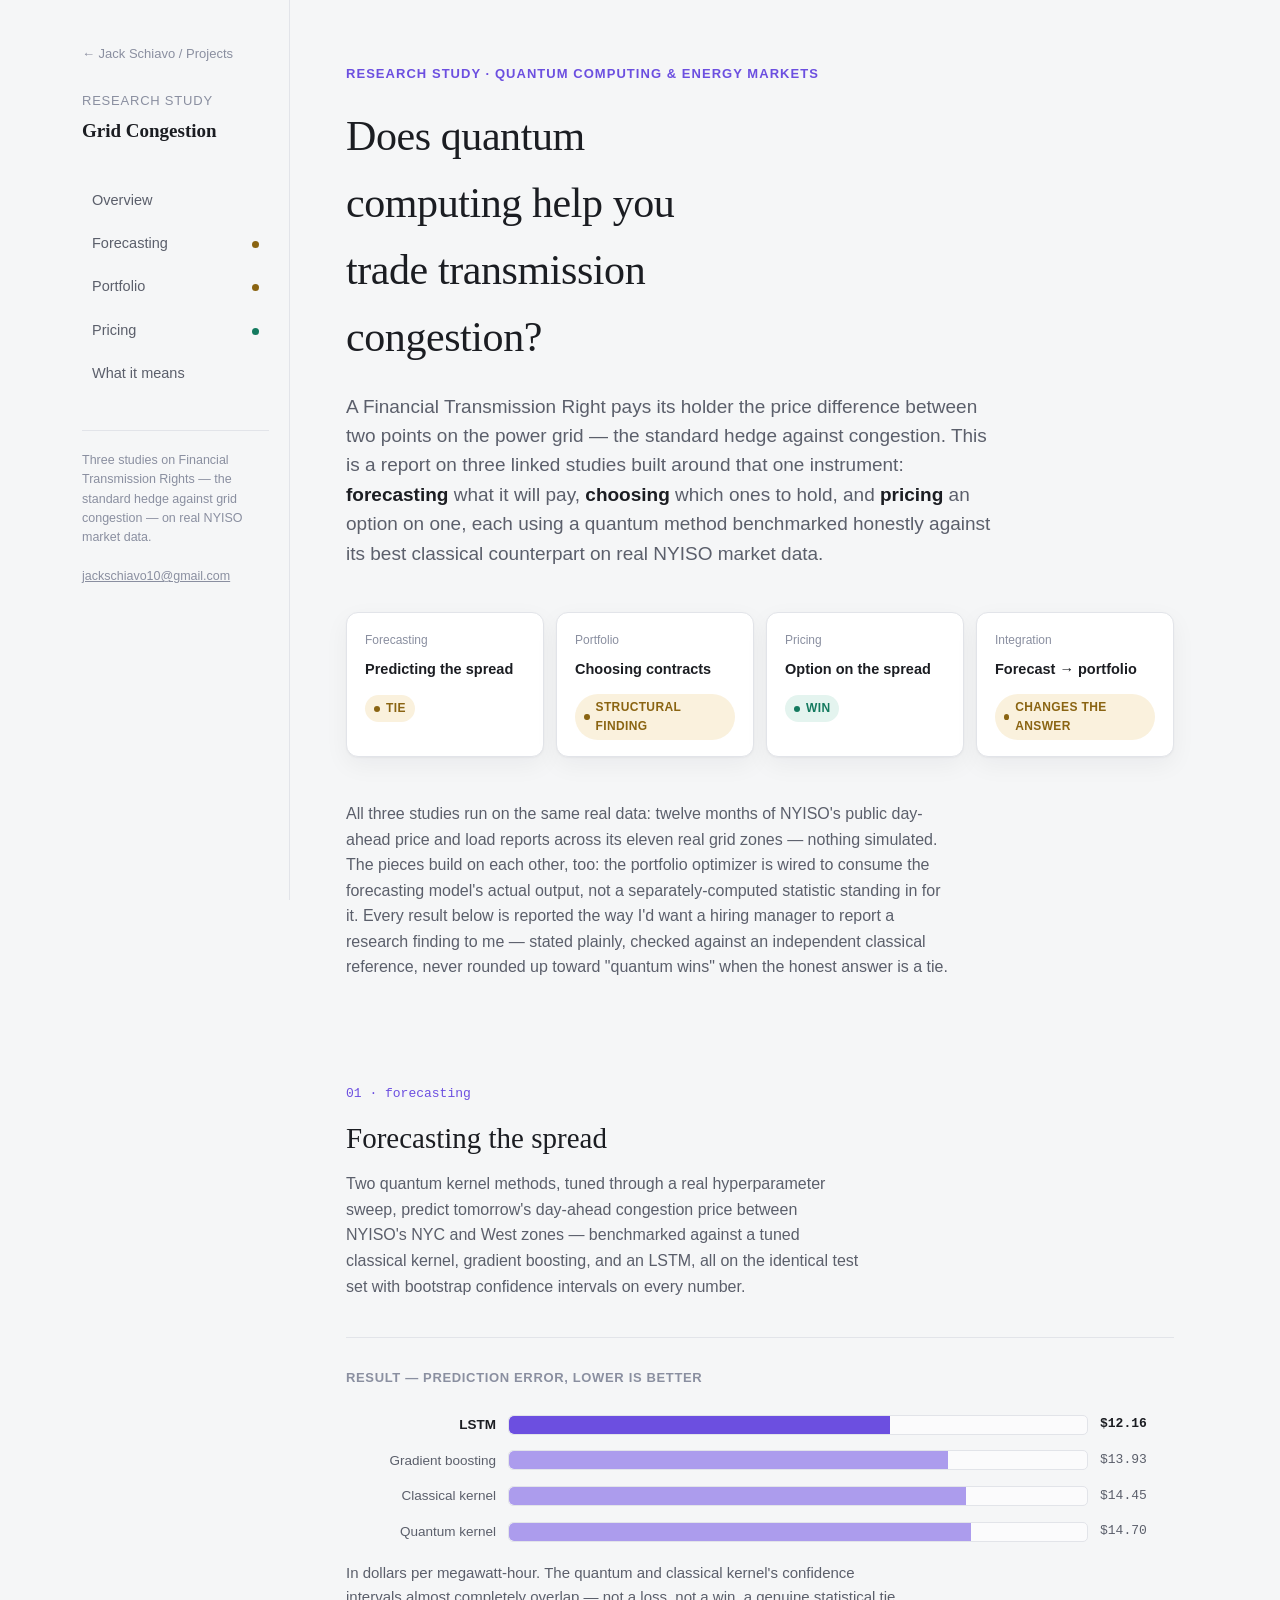
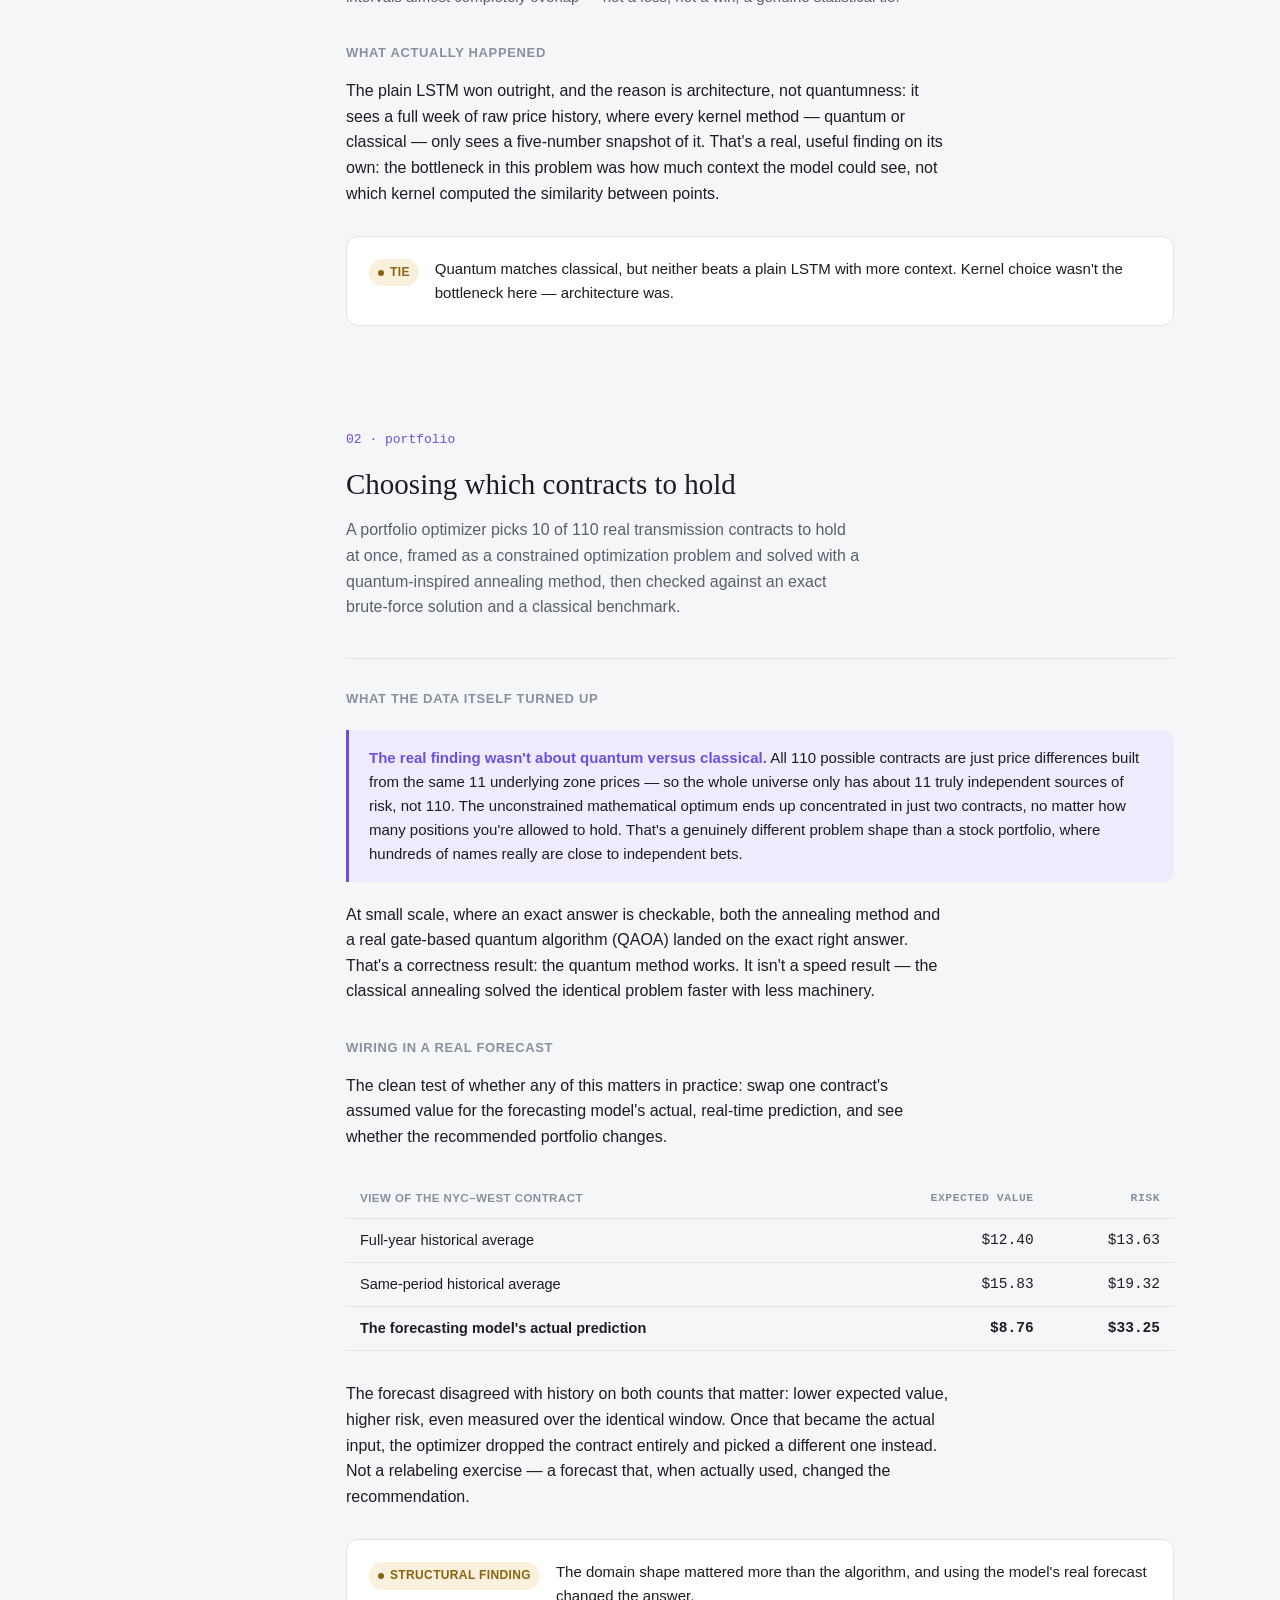
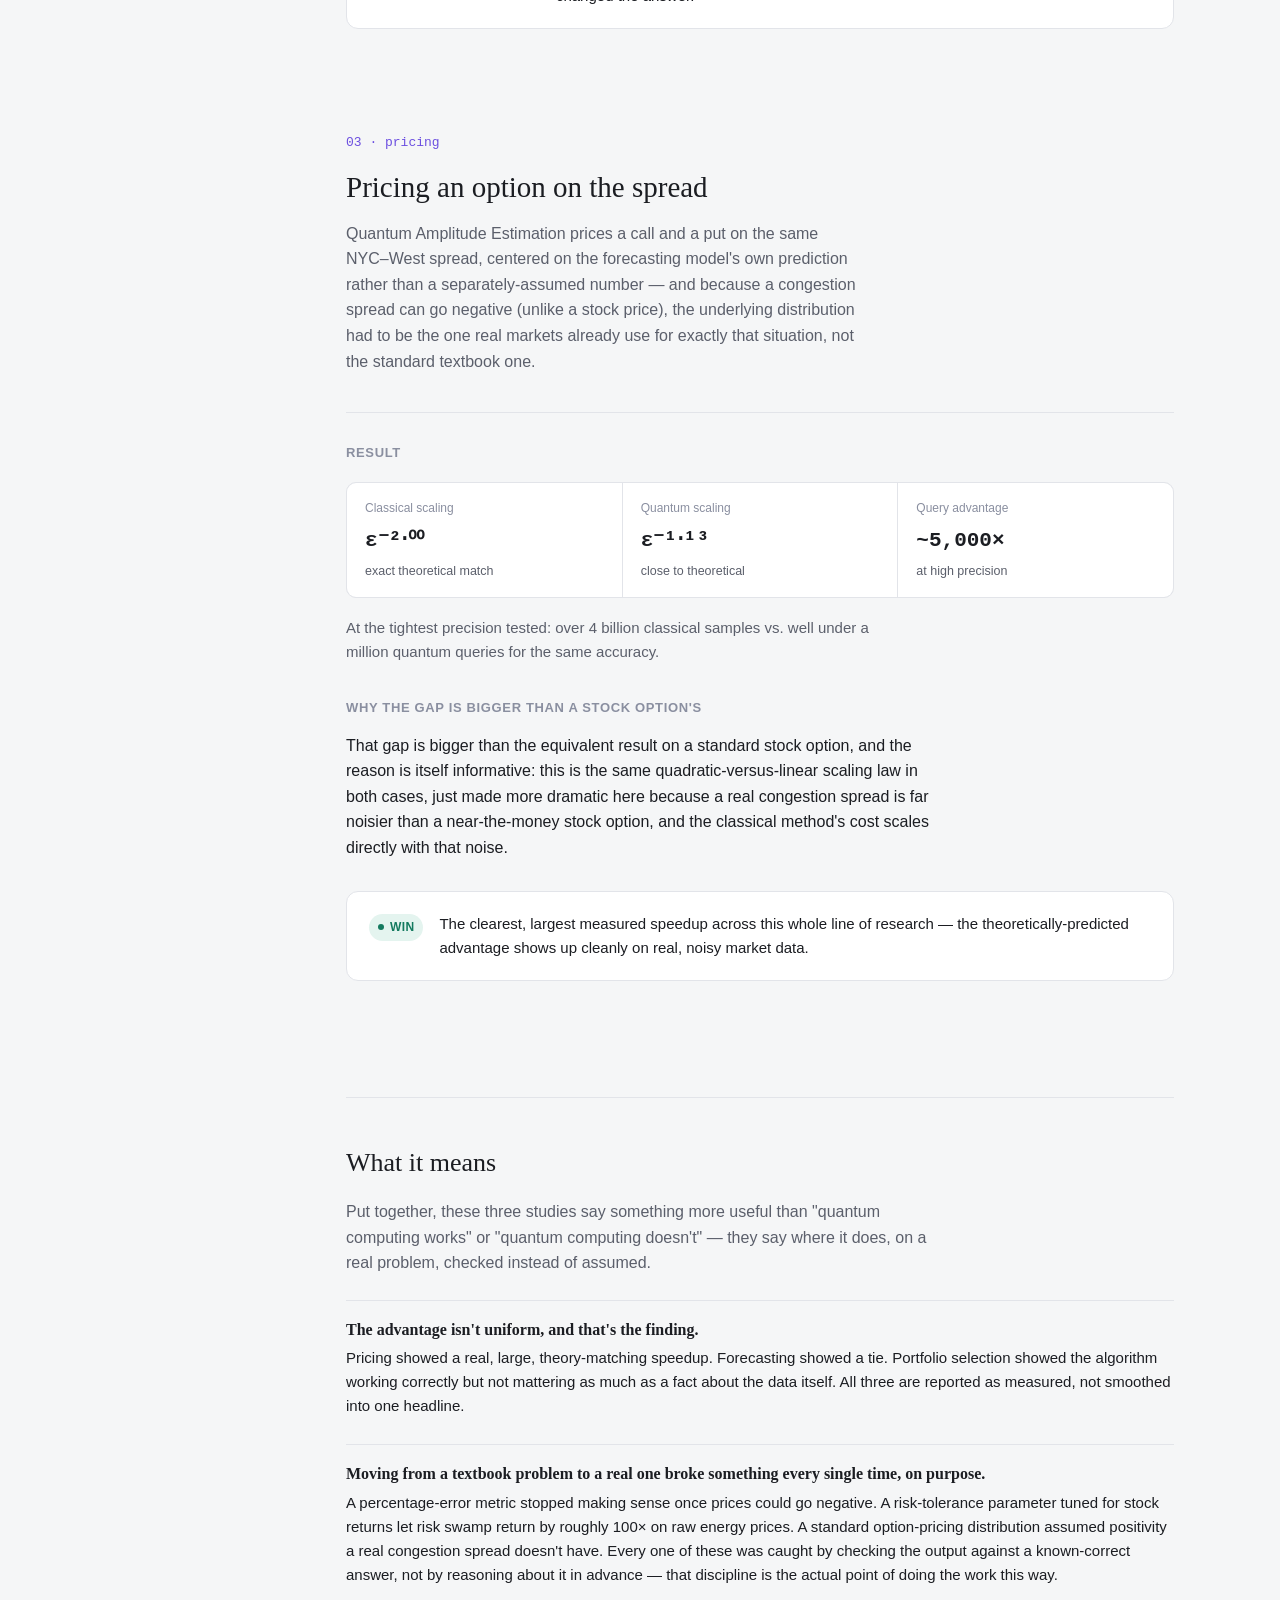
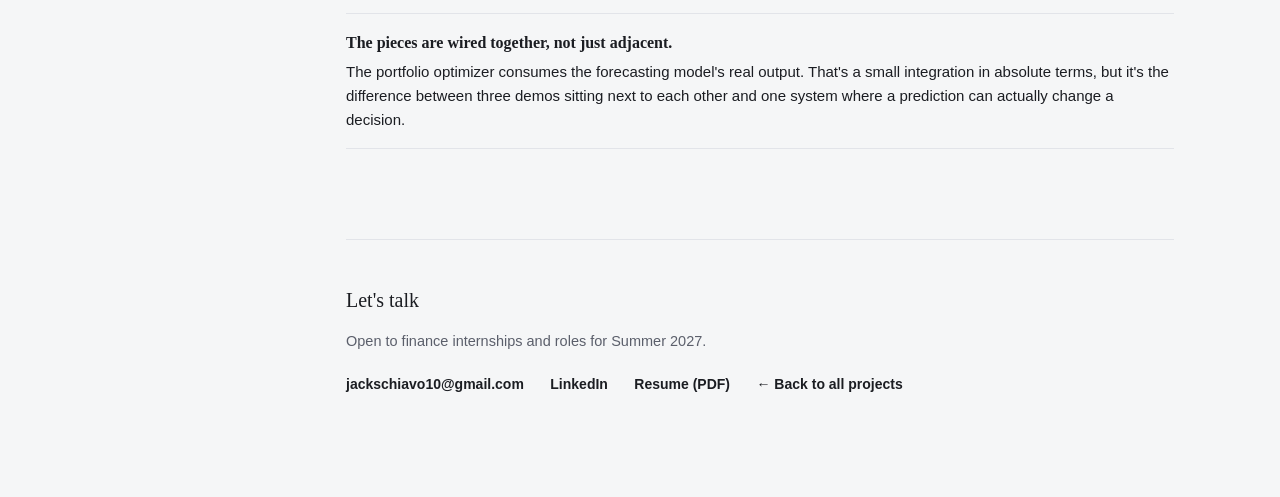
==== ftr-quantum-research.html @ 51496b90 "Add FTR quantum research study: card + standalone page Three linked studies on Financial Transmissio" ====
<!DOCTYPE html>
<html lang="en">
<head>
<meta charset="UTF-8">
<meta name="viewport" content="width=device-width, initial-scale=1">
<title>Forecasting, Hedging &amp; Pricing Grid Congestion — Jack Schiavo</title>
<meta name="description" content="Three linked quantum-computing studies on Financial Transmission Rights: forecasting real NYISO congestion prices, choosing which contracts to hold, and pricing an option on the spread.">
<style>
  :root {
    --bg: #F5F6F7;
    --surface: #FFFFFF;
    --surface-2: #FBFBFC;
    --ink: #1B1D22;
    --muted: #5B5F6B;
    --faint: #8A8FA0;
    --border: #E2E4E9;
    --accent: #6C4FE0;
    --accent-soft: #EFEBFC;
    --win: #147A5F;
    --win-soft: #E4F4EF;
    --tie: #8A6412;
    --tie-soft: #FAF1DD;
    --loss: #A8451F;
    --loss-soft: #FBEAE1;
    --shadow: 0 1px 2px rgba(20, 20, 30, 0.04), 0 8px 24px rgba(20, 20, 30, 0.05);
  }

  @media (prefers-color-scheme: dark) {
    :root:not([data-theme="light"]) {
      --bg: #101218;
      --surface: #171A22;
      --surface-2: #1C1F29;
      --ink: #ECEDF2;
      --muted: #A0A5B5;
      --faint: #6D7280;
      --border: #2A2E3A;
      --accent: #A793F5;
      --accent-soft: #241F3A;
      --win: #4FCBA3;
      --win-soft: #16281F;
      --tie: #E3C066;
      --tie-soft: #2B2313;
      --loss: #E8916A;
      --loss-soft: #2C1A12;
      --shadow: 0 1px 2px rgba(0, 0, 0, 0.3), 0 12px 32px rgba(0, 0, 0, 0.35);
    }
  }

  :root[data-theme="dark"] {
    --bg: #101218;
    --surface: #171A22;
    --surface-2: #1C1F29;
    --ink: #ECEDF2;
    --muted: #A0A5B5;
    --faint: #6D7280;
    --border: #2A2E3A;
    --accent: #A793F5;
    --accent-soft: #241F3A;
    --win: #4FCBA3;
    --win-soft: #16281F;
    --tie: #E3C066;
    --tie-soft: #2B2313;
    --loss: #E8916A;
    --loss-soft: #2C1A12;
    --shadow: 0 1px 2px rgba(0, 0, 0, 0.3), 0 12px 32px rgba(0, 0, 0, 0.35);
  }

  * { box-sizing: border-box; }

  body {
    background: var(--bg);
    color: var(--ink);
    font-family: -apple-system, BlinkMacSystemFont, "Segoe UI", Roboto, "Helvetica Neue", Arial, sans-serif;
    font-size: 16px;
    line-height: 1.6;
    -webkit-font-smoothing: antialiased;
    margin: 0;
  }

  .serif { font-family: "Iowan Old Style", "Palatino Linotype", "Book Antiqua", Palatino, Georgia, serif; }
  .mono { font-family: "SF Mono", "SFMono-Regular", Menlo, Consolas, "Roboto Mono", monospace; font-variant-numeric: tabular-nums; }

  h1, h2, h3 { text-wrap: balance; margin: 0; }
  a { color: var(--accent); }

  .shell { display: grid; grid-template-columns: 240px minmax(0, 1fr); gap: 0; max-width: 1180px; margin: 0 auto; }

  .rail {
    position: sticky; top: 0; align-self: start; height: 100vh; overflow-y: auto;
    padding: 40px 20px 40px 32px; border-right: 1px solid var(--border);
  }
  .rail-back { display: inline-block; font-size: 13px; color: var(--faint); text-decoration: none; margin-bottom: 26px; }
  .rail-back:hover { color: var(--accent); }
  .rail-brand { font-size: 13px; letter-spacing: 0.06em; text-transform: uppercase; color: var(--faint); margin-bottom: 4px; }
  .rail-title { font-size: 19px; font-weight: 600; margin-bottom: 34px; }
  .rail nav { display: flex; flex-direction: column; gap: 2px; }
  .rail a.leg {
    display: flex; align-items: baseline; gap: 10px; padding: 9px 10px; border-radius: 7px;
    text-decoration: none; color: var(--muted); font-size: 14.5px;
  }
  .rail a.leg:hover { background: var(--surface-2); color: var(--ink); }
  .rail .verdict-dot { width: 7px; height: 7px; border-radius: 50%; margin-left: auto; flex: none; }
  .rail-foot {
    margin-top: 36px; padding-top: 20px; border-top: 1px solid var(--border);
    font-size: 12.5px; color: var(--faint); line-height: 1.55;
  }
  .rail-foot a { color: var(--faint); }
  .rail-foot a:hover { color: var(--accent); }

  main { padding: 64px 56px 100px; min-width: 0; }

  .kicker { font-size: 13px; font-weight: 600; letter-spacing: 0.08em; text-transform: uppercase; color: var(--accent); margin-bottom: 18px; }
  .hero h1 { font-size: 42px; font-weight: 500; letter-spacing: -0.01em; max-width: 16ch; }
  .hero .dek { margin-top: 20px; font-size: 19px; color: var(--muted); max-width: 62ch; line-height: 1.55; }
  .hero .dek b { color: var(--ink); font-weight: 600; }

  .scoreboard { display: grid; grid-template-columns: repeat(4, 1fr); gap: 12px; margin-top: 44px; }
  .score-card { background: var(--surface); border: 1px solid var(--border); border-radius: 12px; padding: 18px 18px 16px; box-shadow: var(--shadow); }
  .score-card .leg-tag { font-size: 12px; color: var(--faint); margin-bottom: 8px; }
  .score-card .leg-name { font-size: 14.5px; font-weight: 600; margin-bottom: 12px; }

  .pill {
    display: inline-flex; align-items: center; gap: 6px; font-size: 12px; font-weight: 700;
    letter-spacing: 0.03em; text-transform: uppercase; padding: 4px 9px; border-radius: 999px;
  }
  .pill.win { background: var(--win-soft); color: var(--win); }
  .pill.tie { background: var(--tie-soft); color: var(--tie); }
  .pill.loss { background: var(--loss-soft); color: var(--loss); }
  .pill::before { content: ""; width: 6px; height: 6px; border-radius: 50%; background: currentColor; }

  section.leg { margin-top: 104px; scroll-margin-top: 32px; }
  .leg-head { display: flex; align-items: flex-start; justify-content: space-between; gap: 24px; padding-bottom: 22px; border-bottom: 1px solid var(--border); }
  .leg-head .eyebrow { font-family: "SF Mono", Menlo, Consolas, monospace; font-size: 13px; color: var(--accent); margin-bottom: 10px; }
  .leg-head h2 { font-size: 29px; font-weight: 500; }
  .leg-head .lede { margin-top: 10px; color: var(--muted); max-width: 58ch; font-size: 16px; }

  .leg-body { margin-top: 30px; }
  .leg-body h3 { font-size: 13px; font-weight: 700; letter-spacing: 0.05em; text-transform: uppercase; color: var(--faint); margin: 34px 0 14px; }
  .leg-body h3:first-child { margin-top: 0; }
  .leg-body p { max-width: 68ch; margin: 12px 0; }
  .leg-body p.note { color: var(--muted); font-size: 15px; }

  .barchart { margin: 18px 0 8px; }
  .bar-row { display: grid; grid-template-columns: 150px 1fr 74px; align-items: center; gap: 12px; padding: 7px 0; }
  .bar-row .name { font-size: 13.5px; color: var(--muted); text-align: right; }
  .bar-row.highlight .name { color: var(--ink); font-weight: 600; }
  .bar-track { background: var(--surface-2); border-radius: 5px; height: 20px; overflow: hidden; border: 1px solid var(--border); }
  .bar-fill { height: 100%; background: var(--accent); border-radius: 5px 0 0 5px; opacity: 0.55; }
  .bar-row.highlight .bar-fill { opacity: 1; }
  .bar-row .val { font-family: "SF Mono", Menlo, Consolas, monospace; font-size: 13px; color: var(--muted); }
  .bar-row.highlight .val { color: var(--ink); font-weight: 600; }

  table.report { width: 100%; border-collapse: collapse; margin: 18px 0; font-size: 14.5px; }
  table.report th, table.report td { text-align: left; padding: 10px 14px; border-bottom: 1px solid var(--border); }
  table.report th { font-size: 11.5px; letter-spacing: 0.04em; text-transform: uppercase; color: var(--faint); font-weight: 600; }
  table.report td.num, table.report th.num { font-family: "SF Mono", Menlo, Consolas, monospace; text-align: right; font-variant-numeric: tabular-nums; }
  table.report tr.emph td { font-weight: 600; }
  .table-wrap { overflow-x: auto; }

  .callout { background: var(--accent-soft); border-left: 3px solid var(--accent); border-radius: 0 10px 10px 0; padding: 16px 20px; margin: 20px 0; font-size: 15px; }
  .callout .k { font-weight: 700; color: var(--accent); }

  .verdict-box {
    margin-top: 30px; padding: 20px 22px; border-radius: 12px; border: 1px solid var(--border);
    background: var(--surface); display: flex; gap: 16px; align-items: flex-start;
  }
  .verdict-box .pill { flex: none; margin-top: 2px; }
  .verdict-box p { margin: 0; font-size: 15px; color: var(--ink); }

  .stats { display: grid; grid-template-columns: repeat(auto-fit, minmax(150px, 1fr)); gap: 1px; background: var(--border); border: 1px solid var(--border); border-radius: 10px; overflow: hidden; margin: 18px 0; }
  .stat { background: var(--surface); padding: 16px 18px; }
  .stat .label { font-size: 12px; color: var(--faint); margin-bottom: 6px; }
  .stat .value { font-family: "SF Mono", Menlo, Consolas, monospace; font-size: 21px; font-weight: 600; }
  .stat .sub { font-size: 12.5px; color: var(--muted); margin-top: 3px; }

  .closing { margin-top: 116px; padding-top: 44px; border-top: 1px solid var(--border); }
  .closing h2 { font-size: 26px; font-weight: 500; margin-bottom: 16px; }
  .closing p { max-width: 68ch; color: var(--muted); }
  .theme-list { margin-top: 24px; display: grid; gap: 10px; list-style: none; padding: 0; }
  .theme-list li { padding: 16px 0; border-top: 1px solid var(--border); font-size: 15px; color: var(--ink); }
  .theme-list li:last-child { border-bottom: 1px solid var(--border); }
  .theme-list li b { display: block; margin-bottom: 4px; font-family: "Iowan Old Style", Georgia, serif; font-size: 16px; }

  footer.page-foot { margin-top: 90px; padding-top: 24px; border-top: 1px solid var(--border); }
  footer.page-foot .foot-title { font-family: "Iowan Old Style", "Palatino Linotype", Georgia, serif; font-size: 20px; margin-bottom: 6px; }
  footer.page-foot .foot-sub { color: var(--muted); font-size: 14.5px; margin-bottom: 18px; }
  footer.page-foot .foot-links a { text-decoration: none; margin-right: 22px; font-size: 14px; font-weight: 600; color: var(--ink); }
  footer.page-foot .foot-links a:hover { color: var(--accent); }

  @media (max-width: 880px) {
    .shell { grid-template-columns: 1fr; }
    .rail { position: static; height: auto; border-right: none; border-bottom: 1px solid var(--border); padding: 28px 24px; }
    main { padding: 44px 24px 80px; }
    .scoreboard { grid-template-columns: 1fr 1fr; }
    .hero h1 { font-size: 32px; }
    .bar-row { grid-template-columns: 96px 1fr 60px; }
  }
</style>
</head>
<body>

<div class="shell">
  <aside class="rail">
    <a class="rail-back" href="index.html">&larr; Jack Schiavo / Projects</a>
    <div class="rail-brand">Research study</div>
    <div class="rail-title serif">Grid Congestion</div>
    <nav>
      <a class="leg" href="#overview">Overview</a>
      <a class="leg" href="#forecasting">Forecasting <span class="verdict-dot" style="background:var(--tie)"></span></a>
      <a class="leg" href="#portfolio">Portfolio <span class="verdict-dot" style="background:var(--tie)"></span></a>
      <a class="leg" href="#pricing">Pricing <span class="verdict-dot" style="background:var(--win)"></span></a>
      <a class="leg" href="#meaning">What it means</a>
    </nav>
    <div class="rail-foot">
      Three studies on Financial Transmission Rights &mdash; the standard
      hedge against grid congestion &mdash; on real NYISO market data.
      <br><br>
      <a href="mailto:jackschiavo10@gmail.com">jackschiavo10@gmail.com</a>
    </div>
  </aside>

  <main>
    <section id="overview" class="hero">
      <div class="kicker">Research study &middot; quantum computing &amp; energy markets</div>
      <h1 class="serif">Does quantum computing help you trade transmission congestion?</h1>
      <p class="dek">
        A Financial Transmission Right pays its holder the price difference
        between two points on the power grid &mdash; the standard hedge
        against congestion. This is a report on three linked studies built
        around that one instrument: <b>forecasting</b> what it will pay,
        <b>choosing</b> which ones to hold, and <b>pricing</b> an option on
        one, each using a quantum method benchmarked honestly against its
        best classical counterpart on real NYISO market data.
      </p>

      <div class="scoreboard">
        <div class="score-card">
          <div class="leg-tag">Forecasting</div>
          <div class="leg-name">Predicting the spread</div>
          <span class="pill tie">Tie</span>
        </div>
        <div class="score-card">
          <div class="leg-tag">Portfolio</div>
          <div class="leg-name">Choosing contracts</div>
          <span class="pill tie">Structural finding</span>
        </div>
        <div class="score-card">
          <div class="leg-tag">Pricing</div>
          <div class="leg-name">Option on the spread</div>
          <span class="pill win">Win</span>
        </div>
        <div class="score-card">
          <div class="leg-tag">Integration</div>
          <div class="leg-name">Forecast &rarr; portfolio</div>
          <span class="pill tie">Changes the answer</span>
        </div>
      </div>

      <p style="margin-top:44px; color:var(--muted); max-width:68ch;">
        All three studies run on the same real data: twelve months of
        NYISO's public day-ahead price and load reports across its eleven
        real grid zones &mdash; nothing simulated. The pieces build on each
        other, too: the portfolio optimizer is wired to consume the
        forecasting model's actual output, not a separately-computed
        statistic standing in for it. Every result below is reported the
        way I'd want a hiring manager to report a research finding to me
        &mdash; stated plainly, checked against an independent classical
        reference, never rounded up toward "quantum wins" when the honest
        answer is a tie.
      </p>
    </section>

    <section id="forecasting" class="leg">
      <div class="leg-head">
        <div>
          <div class="eyebrow">01 &middot; forecasting</div>
          <h2 class="serif">Forecasting the spread</h2>
          <p class="lede">
            Two quantum kernel methods, tuned through a real hyperparameter
            sweep, predict tomorrow's day-ahead congestion price between
            NYISO's NYC and West zones &mdash; benchmarked against a tuned
            classical kernel, gradient boosting, and an LSTM, all on the
            identical test set with bootstrap confidence intervals on every
            number.
          </p>
        </div>
      </div>

      <div class="leg-body">
        <h3>Result &mdash; prediction error, lower is better</h3>
        <div class="barchart">
          <div class="bar-row highlight">
            <div class="name">LSTM</div>
            <div class="bar-track"><div class="bar-fill" style="width:66%"></div></div>
            <div class="val">$12.16</div>
          </div>
          <div class="bar-row">
            <div class="name">Gradient boosting</div>
            <div class="bar-track"><div class="bar-fill" style="width:76%"></div></div>
            <div class="val">$13.93</div>
          </div>
          <div class="bar-row">
            <div class="name">Classical kernel</div>
            <div class="bar-track"><div class="bar-fill" style="width:79%"></div></div>
            <div class="val">$14.45</div>
          </div>
          <div class="bar-row">
            <div class="name">Quantum kernel</div>
            <div class="bar-track"><div class="bar-fill" style="width:80%"></div></div>
            <div class="val">$14.70</div>
          </div>
        </div>
        <p class="note">In dollars per megawatt-hour. The quantum and classical kernel's confidence intervals almost completely overlap &mdash; not a loss, not a win, a genuine statistical tie.</p>

        <h3>What actually happened</h3>
        <p>
          The plain LSTM won outright, and the reason is architecture, not
          quantumness: it sees a full week of raw price history, where
          every kernel method &mdash; quantum or classical &mdash; only
          sees a five-number snapshot of it. That's a real, useful finding
          on its own: the bottleneck in this problem was how much context
          the model could see, not which kernel computed the similarity
          between points.
        </p>
      </div>

      <div class="verdict-box">
        <span class="pill tie">Tie</span>
        <p>Quantum matches classical, but neither beats a plain LSTM with more context. Kernel choice wasn't the bottleneck here &mdash; architecture was.</p>
      </div>
    </section>

    <section id="portfolio" class="leg">
      <div class="leg-head">
        <div>
          <div class="eyebrow">02 &middot; portfolio</div>
          <h2 class="serif">Choosing which contracts to hold</h2>
          <p class="lede">
            A portfolio optimizer picks 10 of 110 real transmission
            contracts to hold at once, framed as a constrained optimization
            problem and solved with a quantum-inspired annealing method,
            then checked against an exact brute-force solution and a
            classical benchmark.
          </p>
        </div>
      </div>

      <div class="leg-body">
        <h3>What the data itself turned up</h3>
        <div class="callout">
          <span class="k">The real finding wasn't about quantum versus classical.</span>
          All 110 possible contracts are just price differences built from
          the same 11 underlying zone prices &mdash; so the whole universe
          only has about 11 truly independent sources of risk, not 110. The
          unconstrained mathematical optimum ends up concentrated in just
          two contracts, no matter how many positions you're allowed to
          hold. That's a genuinely different problem shape than a stock
          portfolio, where hundreds of names really are close to
          independent bets.
        </div>
        <p>
          At small scale, where an exact answer is checkable, both the
          annealing method and a real gate-based quantum algorithm (QAOA)
          landed on the exact right answer. That's a correctness result:
          the quantum method works. It isn't a speed result &mdash; the
          classical annealing solved the identical problem faster with
          less machinery.
        </p>

        <h3>Wiring in a real forecast</h3>
        <p>
          The clean test of whether any of this matters in practice: swap
          one contract's assumed value for the forecasting model's actual,
          real-time prediction, and see whether the recommended portfolio
          changes.
        </p>
        <div class="table-wrap">
          <table class="report">
            <thead>
              <tr><th>View of the NYC&ndash;West contract</th><th class="num">Expected value</th><th class="num">Risk</th></tr>
            </thead>
            <tbody>
              <tr><td>Full-year historical average</td><td class="num">$12.40</td><td class="num">$13.63</td></tr>
              <tr><td>Same-period historical average</td><td class="num">$15.83</td><td class="num">$19.32</td></tr>
              <tr class="emph"><td>The forecasting model's actual prediction</td><td class="num">$8.76</td><td class="num">$33.25</td></tr>
            </tbody>
          </table>
        </div>
        <p>
          The forecast disagreed with history on both counts that matter:
          lower expected value, higher risk, even measured over the
          identical window. Once that became the actual input, the
          optimizer dropped the contract entirely and picked a different
          one instead. Not a relabeling exercise &mdash; a forecast that,
          when actually used, changed the recommendation.
        </p>
      </div>

      <div class="verdict-box">
        <span class="pill tie">Structural finding</span>
        <p>The domain shape mattered more than the algorithm, and using the model's real forecast changed the answer.</p>
      </div>
    </section>

    <section id="pricing" class="leg">
      <div class="leg-head">
        <div>
          <div class="eyebrow">03 &middot; pricing</div>
          <h2 class="serif">Pricing an option on the spread</h2>
          <p class="lede">
            Quantum Amplitude Estimation prices a call and a put on the
            same NYC&ndash;West spread, centered on the forecasting model's
            own prediction rather than a separately-assumed number &mdash;
            and because a congestion spread can go negative (unlike a stock
            price), the underlying distribution had to be the one real
            markets already use for exactly that situation, not the
            standard textbook one.
          </p>
        </div>
      </div>

      <div class="leg-body">
        <h3>Result</h3>
        <div class="stats">
          <div class="stat">
            <div class="label">Classical scaling</div>
            <div class="value">&epsilon;&#8315;&sup2;&#8901;&#8304;&#8304;</div>
            <div class="sub">exact theoretical match</div>
          </div>
          <div class="stat">
            <div class="label">Quantum scaling</div>
            <div class="value">&epsilon;&#8315;&sup1;&#8901;&sup1;&sup3;</div>
            <div class="sub">close to theoretical</div>
          </div>
          <div class="stat">
            <div class="label">Query advantage</div>
            <div class="value">~5,000&times;</div>
            <div class="sub">at high precision</div>
          </div>
        </div>
        <p class="note">At the tightest precision tested: over 4 billion classical samples vs. well under a million quantum queries for the same accuracy.</p>

        <h3>Why the gap is bigger than a stock option's</h3>
        <p>
          That gap is bigger than the equivalent result on a standard
          stock option, and the reason is itself informative: this is the
          same quadratic-versus-linear scaling law in both cases, just made
          more dramatic here because a real congestion spread is far
          noisier than a near-the-money stock option, and the classical
          method's cost scales directly with that noise.
        </p>
      </div>

      <div class="verdict-box">
        <span class="pill win">Win</span>
        <p>The clearest, largest measured speedup across this whole line of research &mdash; the theoretically-predicted advantage shows up cleanly on real, noisy market data.</p>
      </div>
    </section>

    <section id="meaning" class="closing">
      <h2 class="serif">What it means</h2>
      <p>
        Put together, these three studies say something more useful than
        "quantum computing works" or "quantum computing doesn't" &mdash;
        they say where it does, on a real problem, checked instead of
        assumed.
      </p>

      <ul class="theme-list">
        <li>
          <b>The advantage isn't uniform, and that's the finding.</b>
          Pricing showed a real, large, theory-matching speedup.
          Forecasting showed a tie. Portfolio selection showed the
          algorithm working correctly but not mattering as much as a fact
          about the data itself. All three are reported as measured, not
          smoothed into one headline.
        </li>
        <li>
          <b>Moving from a textbook problem to a real one broke something every single time, on purpose.</b>
          A percentage-error metric stopped making sense once prices could
          go negative. A risk-tolerance parameter tuned for stock returns
          let risk swamp return by roughly 100&times; on raw energy prices.
          A standard option-pricing distribution assumed positivity a real
          congestion spread doesn't have. Every one of these was caught by
          checking the output against a known-correct answer, not by
          reasoning about it in advance &mdash; that discipline is the
          actual point of doing the work this way.
        </li>
        <li>
          <b>The pieces are wired together, not just adjacent.</b>
          The portfolio optimizer consumes the forecasting model's real
          output. That's a small integration in absolute terms, but it's
          the difference between three demos sitting next to each other
          and one system where a prediction can actually change a
          decision.
        </li>
      </ul>
    </section>

    <footer class="page-foot">
      <p class="foot-title serif">Let's talk</p>
      <p class="foot-sub">Open to finance internships and roles for Summer 2027.</p>
      <div class="foot-links">
        <a href="mailto:jackschiavo10@gmail.com">jackschiavo10@gmail.com</a>
        <a href="https://www.linkedin.com/in/jack-schiavo" target="_blank" rel="noopener">LinkedIn</a>
        <a href="jack-schiavo-resume.pdf" target="_blank" rel="noopener">Resume (PDF)</a>
        <a href="index.html">&larr; Back to all projects</a>
      </div>
    </footer>
  </main>
</div>

</body>
</html>
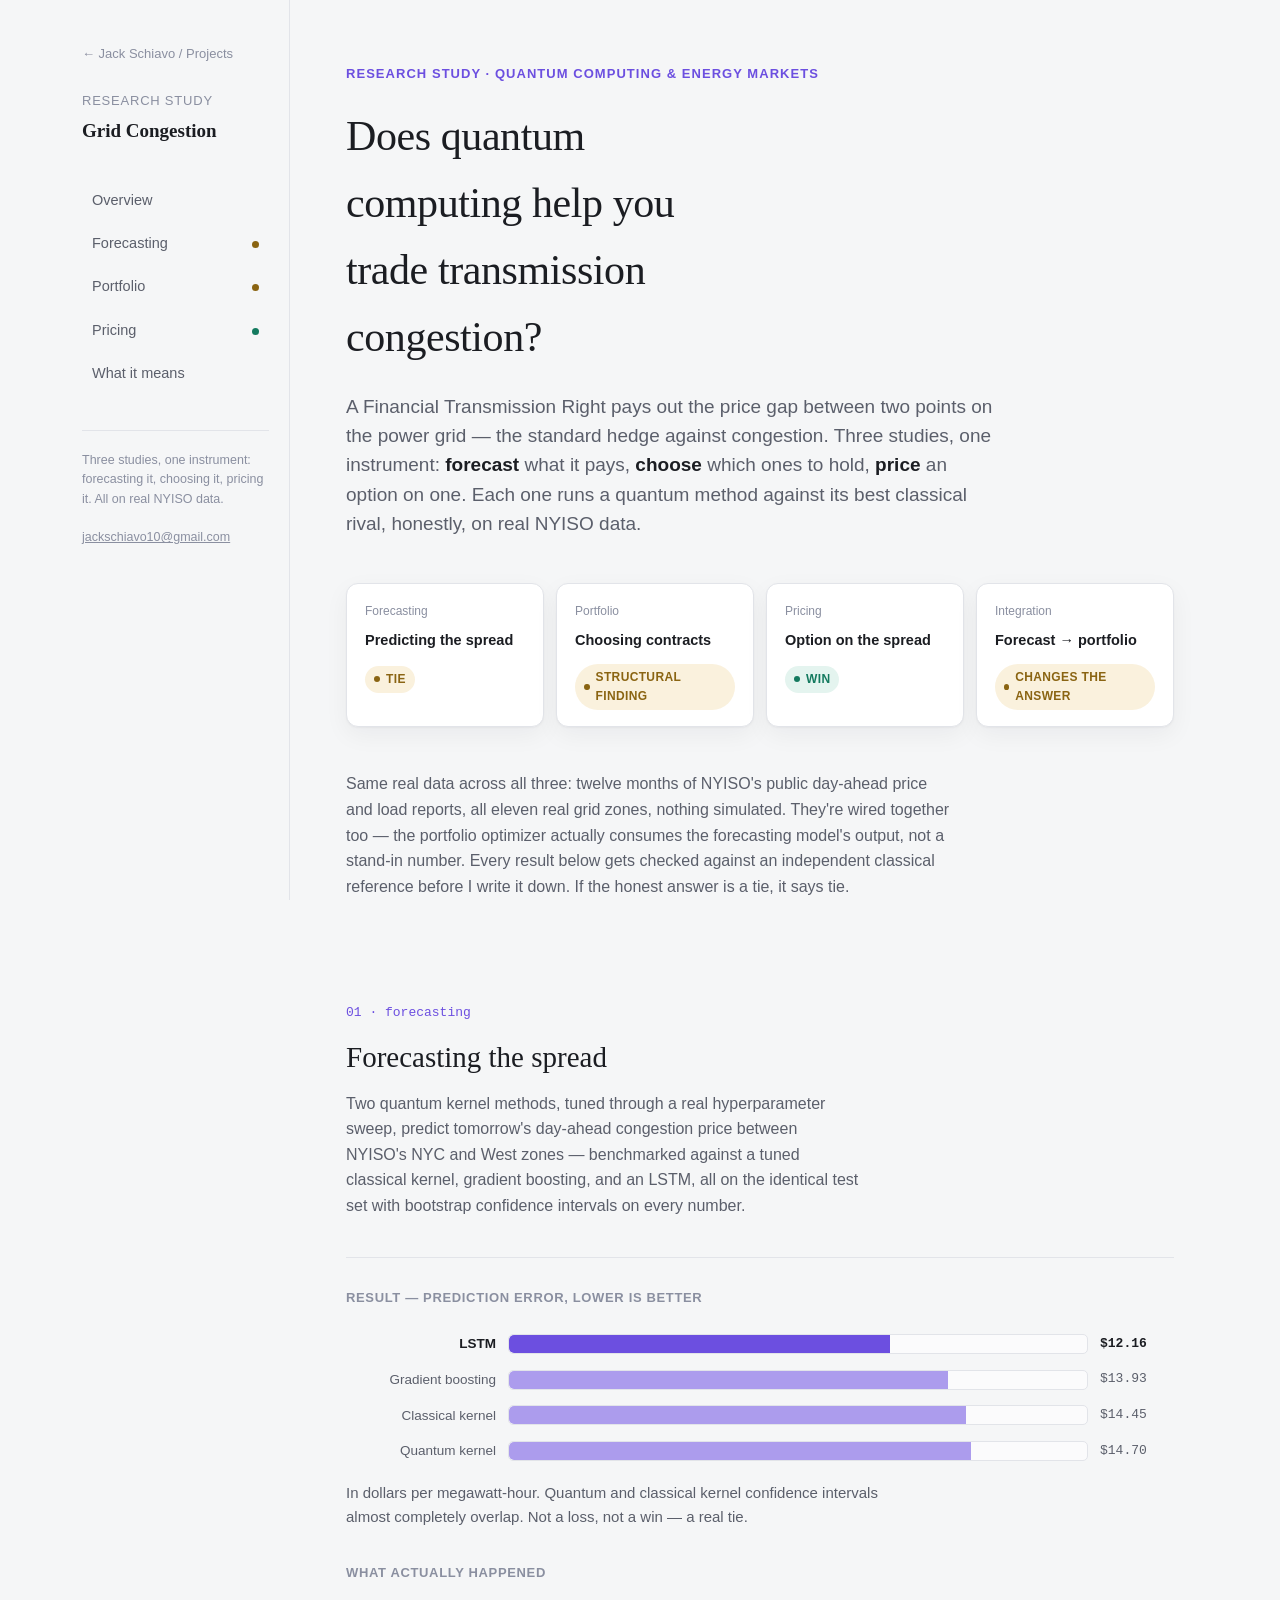
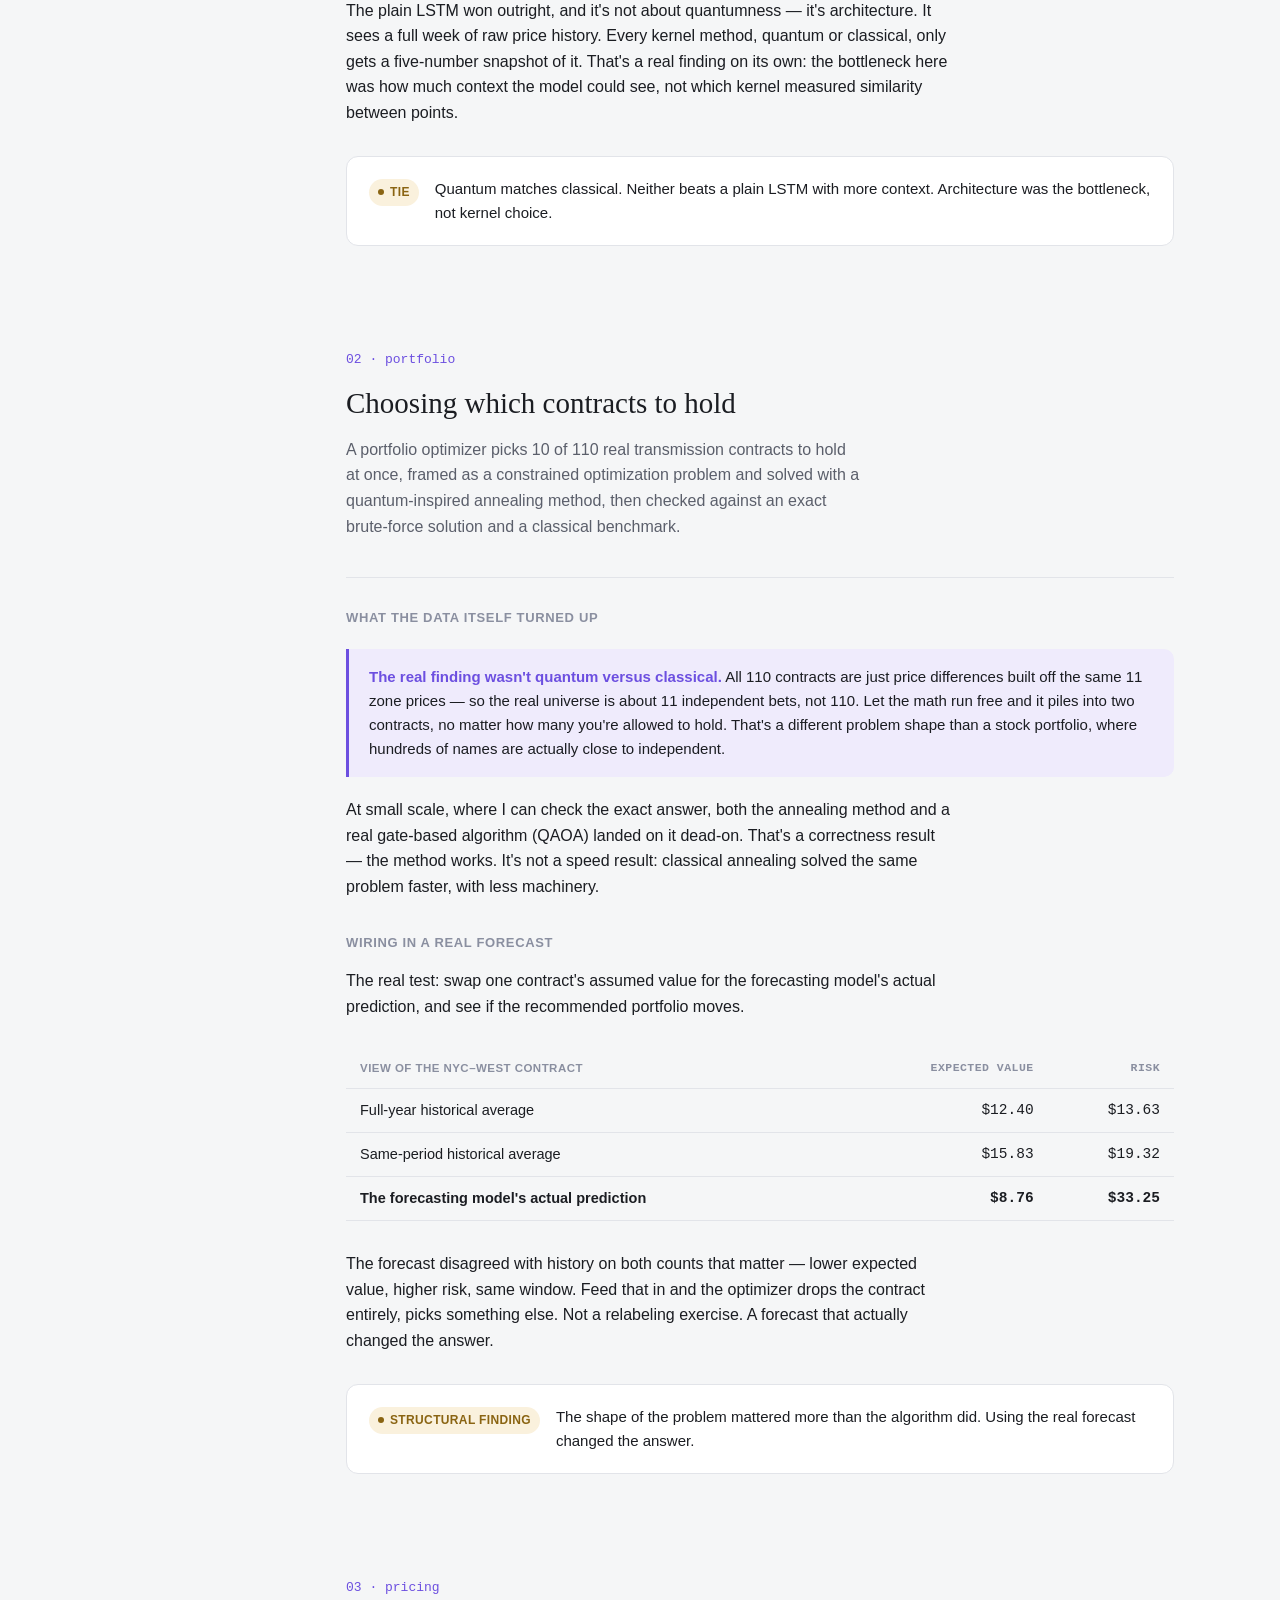
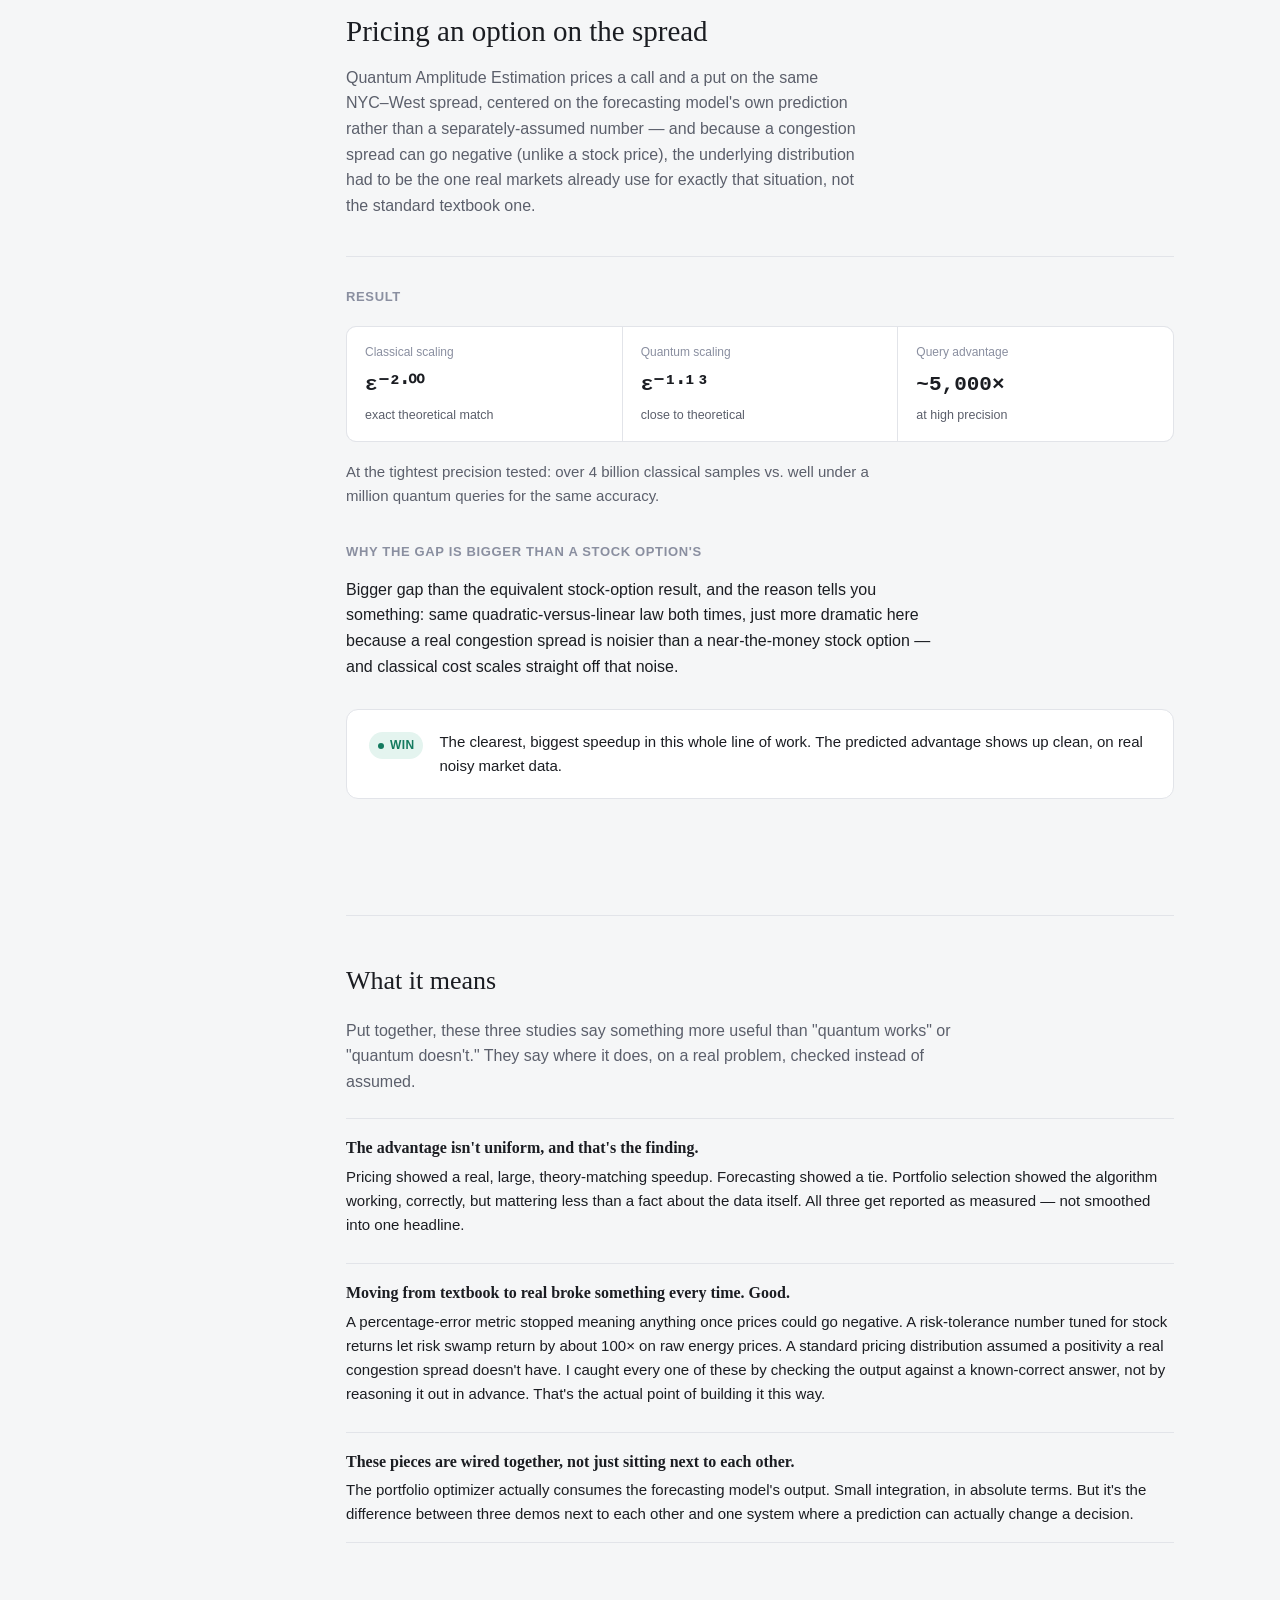
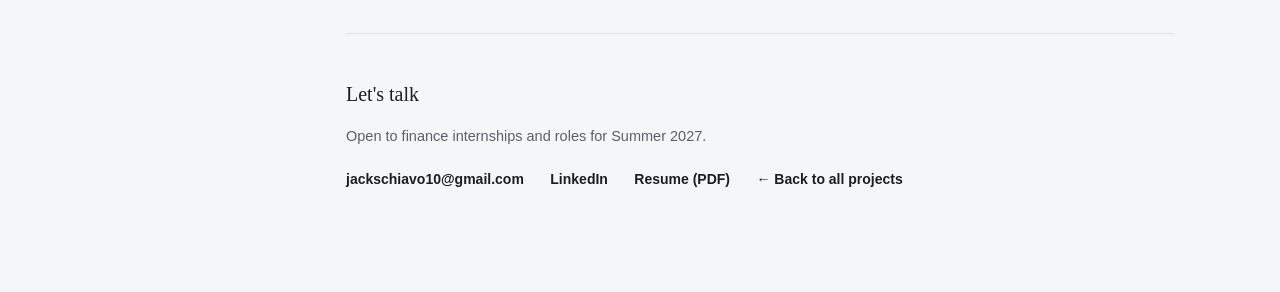
==== commit 97fea891: "Rewrite report copy in a more direct, personal voice Words only, no layout/structure changes -- shor" ====
--- a/ftr-quantum-research.html
+++ b/ftr-quantum-research.html
@@ -4,7 +4,7 @@
 <meta charset="UTF-8">
 <meta name="viewport" content="width=device-width, initial-scale=1">
 <title>Forecasting, Hedging &amp; Pricing Grid Congestion — Jack Schiavo</title>
-<meta name="description" content="Three linked quantum-computing studies on Financial Transmission Rights: forecasting real NYISO congestion prices, choosing which contracts to hold, and pricing an option on the spread.">
+<meta name="description" content="Forecast it, choose it, price it: three quantum-computing studies on one real instrument, Financial Transmission Rights, checked against classical methods on real NYISO data.">
 <style>
   :root {
     --bg: #F5F6F7;
@@ -212,8 +212,8 @@
       <a class="leg" href="#meaning">What it means</a>
     </nav>
     <div class="rail-foot">
-      Three studies on Financial Transmission Rights &mdash; the standard
-      hedge against grid congestion &mdash; on real NYISO market data.
+      Three studies, one instrument: forecasting it, choosing it, pricing
+      it. All on real NYISO data.
       <br><br>
       <a href="mailto:jackschiavo10@gmail.com">jackschiavo10@gmail.com</a>
     </div>
@@ -224,13 +224,12 @@
       <div class="kicker">Research study &middot; quantum computing &amp; energy markets</div>
       <h1 class="serif">Does quantum computing help you trade transmission congestion?</h1>
       <p class="dek">
-        A Financial Transmission Right pays its holder the price difference
-        between two points on the power grid &mdash; the standard hedge
-        against congestion. This is a report on three linked studies built
-        around that one instrument: <b>forecasting</b> what it will pay,
-        <b>choosing</b> which ones to hold, and <b>pricing</b> an option on
-        one, each using a quantum method benchmarked honestly against its
-        best classical counterpart on real NYISO market data.
+        A Financial Transmission Right pays out the price gap between two
+        points on the power grid &mdash; the standard hedge against
+        congestion. Three studies, one instrument: <b>forecast</b> what it
+        pays, <b>choose</b> which ones to hold, <b>price</b> an option on
+        one. Each one runs a quantum method against its best classical
+        rival, honestly, on real NYISO data.
       </p>
 
       <div class="scoreboard">
@@ -257,16 +256,13 @@
       </div>
 
       <p style="margin-top:44px; color:var(--muted); max-width:68ch;">
-        All three studies run on the same real data: twelve months of
-        NYISO's public day-ahead price and load reports across its eleven
-        real grid zones &mdash; nothing simulated. The pieces build on each
-        other, too: the portfolio optimizer is wired to consume the
-        forecasting model's actual output, not a separately-computed
-        statistic standing in for it. Every result below is reported the
-        way I'd want a hiring manager to report a research finding to me
-        &mdash; stated plainly, checked against an independent classical
-        reference, never rounded up toward "quantum wins" when the honest
-        answer is a tie.
+        Same real data across all three: twelve months of NYISO's public
+        day-ahead price and load reports, all eleven real grid zones,
+        nothing simulated. They're wired together too &mdash; the
+        portfolio optimizer actually consumes the forecasting model's
+        output, not a stand-in number. Every result below gets checked
+        against an independent classical reference before I write it down.
+        If the honest answer is a tie, it says tie.
       </p>
     </section>
 
@@ -310,23 +306,22 @@
             <div class="val">$14.70</div>
           </div>
         </div>
-        <p class="note">In dollars per megawatt-hour. The quantum and classical kernel's confidence intervals almost completely overlap &mdash; not a loss, not a win, a genuine statistical tie.</p>
+        <p class="note">In dollars per megawatt-hour. Quantum and classical kernel confidence intervals almost completely overlap. Not a loss, not a win &mdash; a real tie.</p>
 
         <h3>What actually happened</h3>
         <p>
-          The plain LSTM won outright, and the reason is architecture, not
-          quantumness: it sees a full week of raw price history, where
-          every kernel method &mdash; quantum or classical &mdash; only
-          sees a five-number snapshot of it. That's a real, useful finding
-          on its own: the bottleneck in this problem was how much context
-          the model could see, not which kernel computed the similarity
-          between points.
+          The plain LSTM won outright, and it's not about quantumness
+          &mdash; it's architecture. It sees a full week of raw price
+          history. Every kernel method, quantum or classical, only gets a
+          five-number snapshot of it. That's a real finding on its own:
+          the bottleneck here was how much context the model could see,
+          not which kernel measured similarity between points.
         </p>
       </div>
 
       <div class="verdict-box">
         <span class="pill tie">Tie</span>
-        <p>Quantum matches classical, but neither beats a plain LSTM with more context. Kernel choice wasn't the bottleneck here &mdash; architecture was.</p>
+        <p>Quantum matches classical. Neither beats a plain LSTM with more context. Architecture was the bottleneck, not kernel choice.</p>
       </div>
     </section>
 
@@ -348,31 +343,27 @@
       <div class="leg-body">
         <h3>What the data itself turned up</h3>
         <div class="callout">
-          <span class="k">The real finding wasn't about quantum versus classical.</span>
-          All 110 possible contracts are just price differences built from
-          the same 11 underlying zone prices &mdash; so the whole universe
-          only has about 11 truly independent sources of risk, not 110. The
-          unconstrained mathematical optimum ends up concentrated in just
-          two contracts, no matter how many positions you're allowed to
-          hold. That's a genuinely different problem shape than a stock
-          portfolio, where hundreds of names really are close to
-          independent bets.
+          <span class="k">The real finding wasn't quantum versus classical.</span>
+          All 110 contracts are just price differences built off the same
+          11 zone prices &mdash; so the real universe is about 11
+          independent bets, not 110. Let the math run free and it piles
+          into two contracts, no matter how many you're allowed to hold.
+          That's a different problem shape than a stock portfolio, where
+          hundreds of names are actually close to independent.
         </div>
         <p>
-          At small scale, where an exact answer is checkable, both the
-          annealing method and a real gate-based quantum algorithm (QAOA)
-          landed on the exact right answer. That's a correctness result:
-          the quantum method works. It isn't a speed result &mdash; the
-          classical annealing solved the identical problem faster with
-          less machinery.
+          At small scale, where I can check the exact answer, both the
+          annealing method and a real gate-based algorithm (QAOA) landed
+          on it dead-on. That's a correctness result &mdash; the method
+          works. It's not a speed result: classical annealing solved the
+          same problem faster, with less machinery.
         </p>
 
         <h3>Wiring in a real forecast</h3>
         <p>
-          The clean test of whether any of this matters in practice: swap
-          one contract's assumed value for the forecasting model's actual,
-          real-time prediction, and see whether the recommended portfolio
-          changes.
+          The real test: swap one contract's assumed value for the
+          forecasting model's actual prediction, and see if the
+          recommended portfolio moves.
         </p>
         <div class="table-wrap">
           <table class="report">
@@ -387,18 +378,17 @@
           </table>
         </div>
         <p>
-          The forecast disagreed with history on both counts that matter:
-          lower expected value, higher risk, even measured over the
-          identical window. Once that became the actual input, the
-          optimizer dropped the contract entirely and picked a different
-          one instead. Not a relabeling exercise &mdash; a forecast that,
-          when actually used, changed the recommendation.
+          The forecast disagreed with history on both counts that matter
+          &mdash; lower expected value, higher risk, same window. Feed
+          that in and the optimizer drops the contract entirely, picks
+          something else. Not a relabeling exercise. A forecast that
+          actually changed the answer.
         </p>
       </div>
 
       <div class="verdict-box">
         <span class="pill tie">Structural finding</span>
-        <p>The domain shape mattered more than the algorithm, and using the model's real forecast changed the answer.</p>
+        <p>The shape of the problem mattered more than the algorithm did. Using the real forecast changed the answer.</p>
       </div>
     </section>
 
@@ -442,18 +432,17 @@
 
         <h3>Why the gap is bigger than a stock option's</h3>
         <p>
-          That gap is bigger than the equivalent result on a standard
-          stock option, and the reason is itself informative: this is the
-          same quadratic-versus-linear scaling law in both cases, just made
-          more dramatic here because a real congestion spread is far
-          noisier than a near-the-money stock option, and the classical
-          method's cost scales directly with that noise.
+          Bigger gap than the equivalent stock-option result, and the
+          reason tells you something: same quadratic-versus-linear law
+          both times, just more dramatic here because a real congestion
+          spread is noisier than a near-the-money stock option &mdash; and
+          classical cost scales straight off that noise.
         </p>
       </div>
 
       <div class="verdict-box">
         <span class="pill win">Win</span>
-        <p>The clearest, largest measured speedup across this whole line of research &mdash; the theoretically-predicted advantage shows up cleanly on real, noisy market data.</p>
+        <p>The clearest, biggest speedup in this whole line of work. The predicted advantage shows up clean, on real noisy market data.</p>
       </div>
     </section>
 
@@ -461,9 +450,8 @@
       <h2 class="serif">What it means</h2>
       <p>
         Put together, these three studies say something more useful than
-        "quantum computing works" or "quantum computing doesn't" &mdash;
-        they say where it does, on a real problem, checked instead of
-        assumed.
+        "quantum works" or "quantum doesn't." They say where it does, on a
+        real problem, checked instead of assumed.
       </p>
 
       <ul class="theme-list">
@@ -471,28 +459,27 @@
           <b>The advantage isn't uniform, and that's the finding.</b>
           Pricing showed a real, large, theory-matching speedup.
           Forecasting showed a tie. Portfolio selection showed the
-          algorithm working correctly but not mattering as much as a fact
-          about the data itself. All three are reported as measured, not
-          smoothed into one headline.
+          algorithm working, correctly, but mattering less than a fact
+          about the data itself. All three get reported as measured
+          &mdash; not smoothed into one headline.
         </li>
         <li>
-          <b>Moving from a textbook problem to a real one broke something every single time, on purpose.</b>
-          A percentage-error metric stopped making sense once prices could
-          go negative. A risk-tolerance parameter tuned for stock returns
-          let risk swamp return by roughly 100&times; on raw energy prices.
-          A standard option-pricing distribution assumed positivity a real
-          congestion spread doesn't have. Every one of these was caught by
-          checking the output against a known-correct answer, not by
-          reasoning about it in advance &mdash; that discipline is the
-          actual point of doing the work this way.
+          <b>Moving from textbook to real broke something every time. Good.</b>
+          A percentage-error metric stopped meaning anything once prices
+          could go negative. A risk-tolerance number tuned for stock
+          returns let risk swamp return by about 100&times; on raw energy
+          prices. A standard pricing distribution assumed a positivity a
+          real congestion spread doesn't have. I caught every one of these
+          by checking the output against a known-correct answer, not by
+          reasoning it out in advance. That's the actual point of building
+          it this way.
         </li>
         <li>
-          <b>The pieces are wired together, not just adjacent.</b>
-          The portfolio optimizer consumes the forecasting model's real
-          output. That's a small integration in absolute terms, but it's
-          the difference between three demos sitting next to each other
-          and one system where a prediction can actually change a
-          decision.
+          <b>These pieces are wired together, not just sitting next to each other.</b>
+          The portfolio optimizer actually consumes the forecasting
+          model's output. Small integration, in absolute terms. But it's
+          the difference between three demos next to each other and one
+          system where a prediction can actually change a decision.
         </li>
       </ul>
     </section>
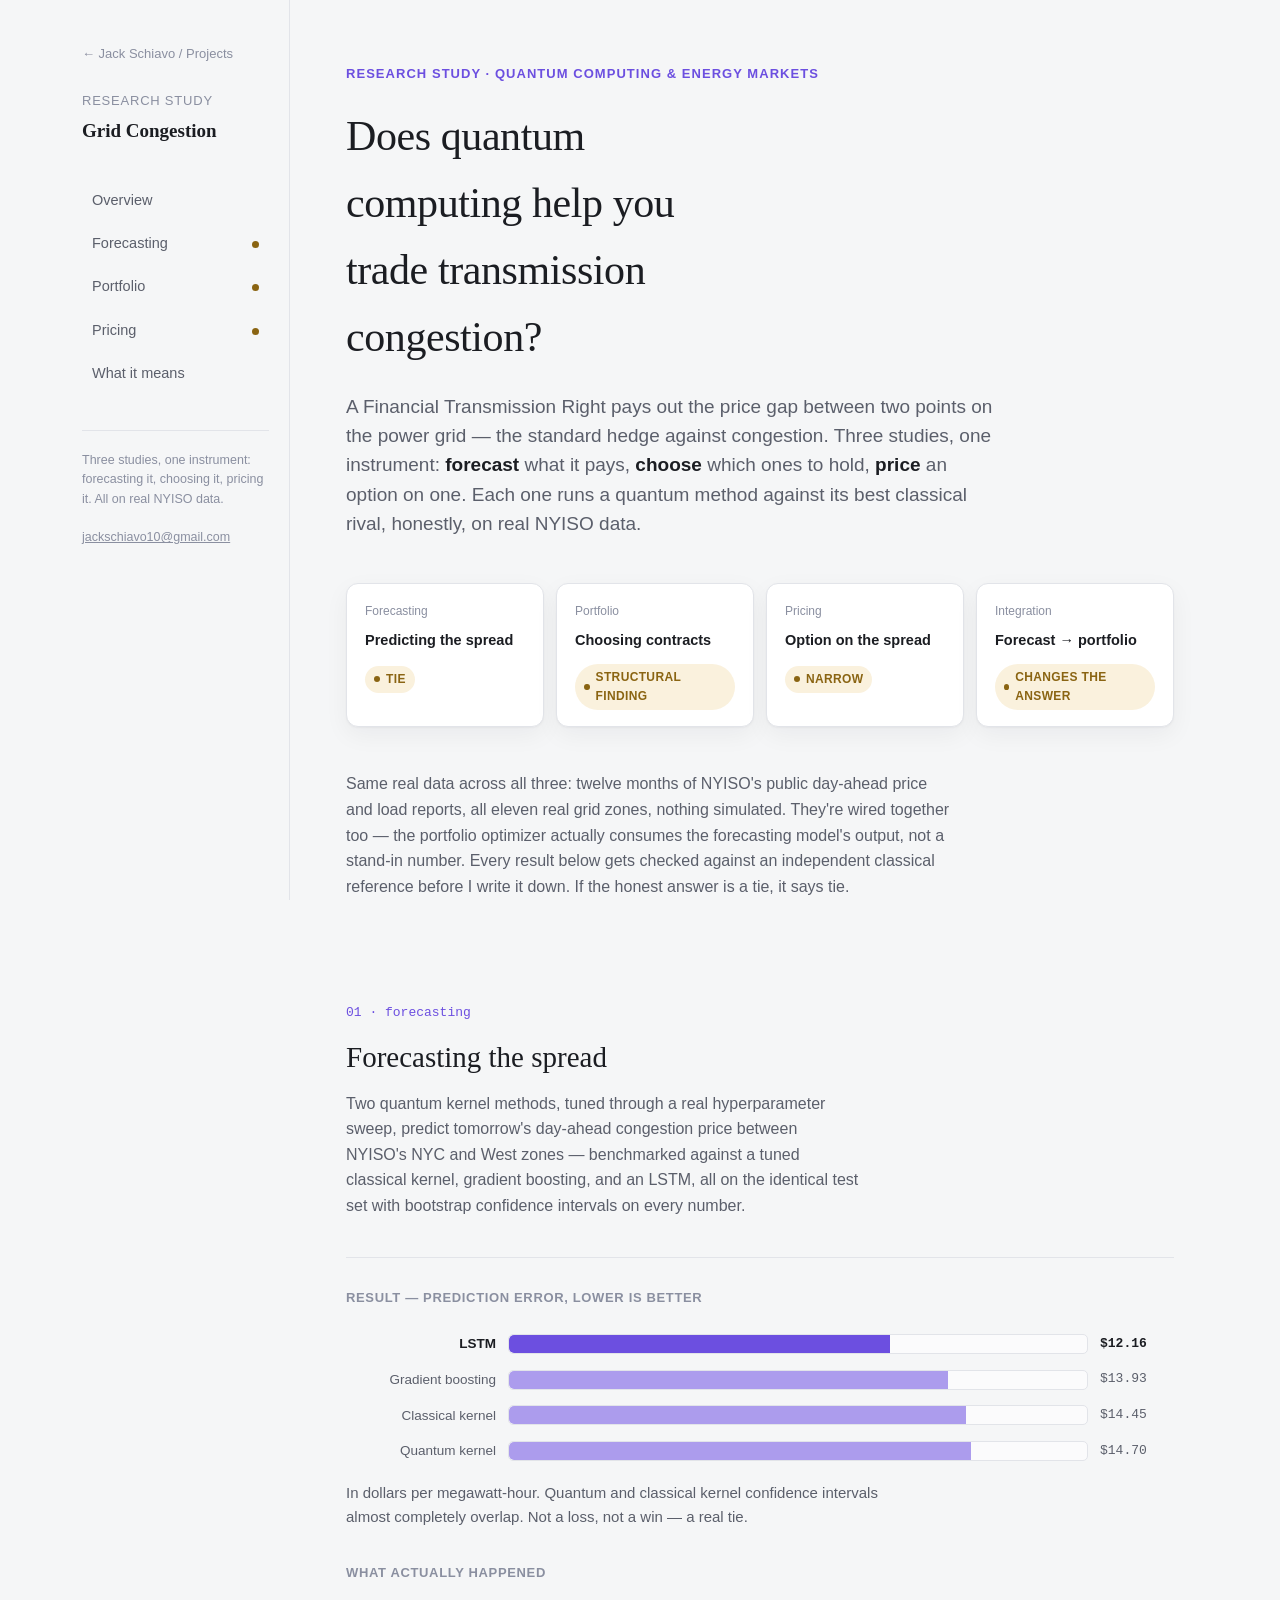
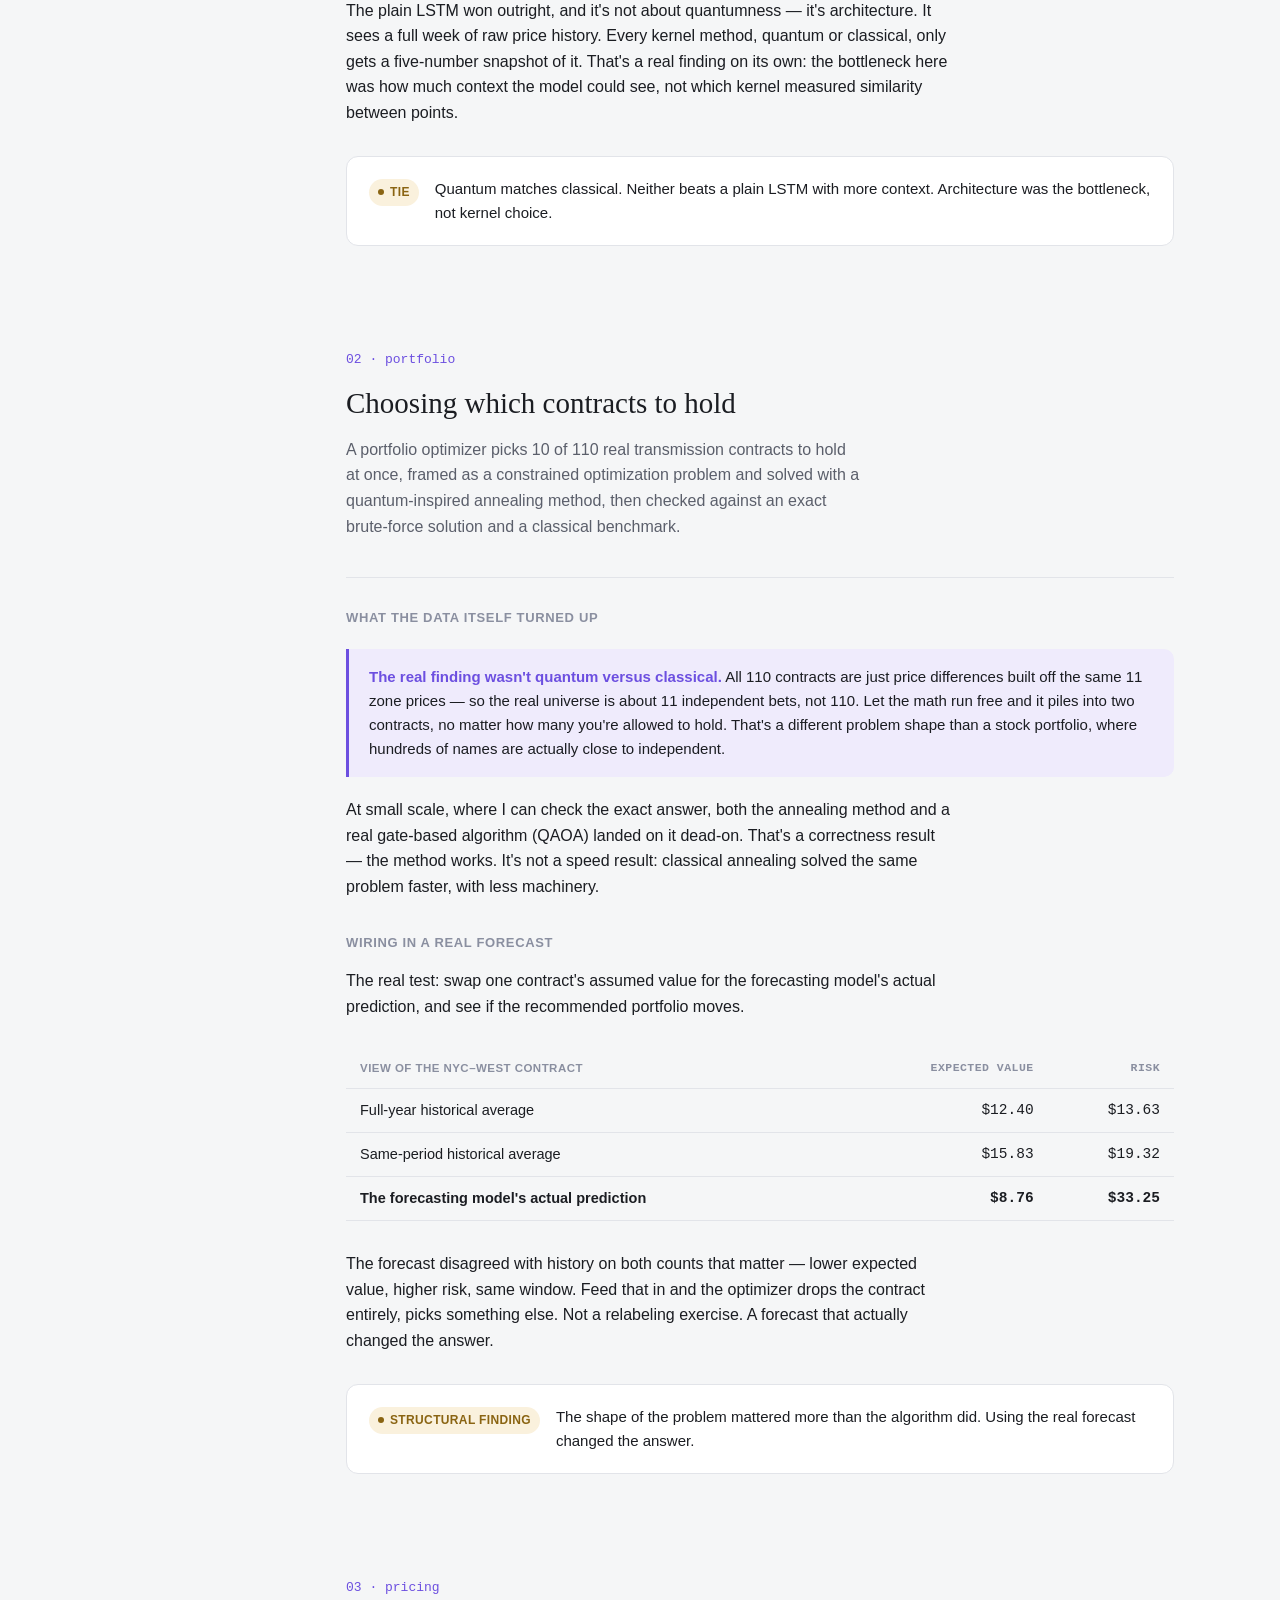
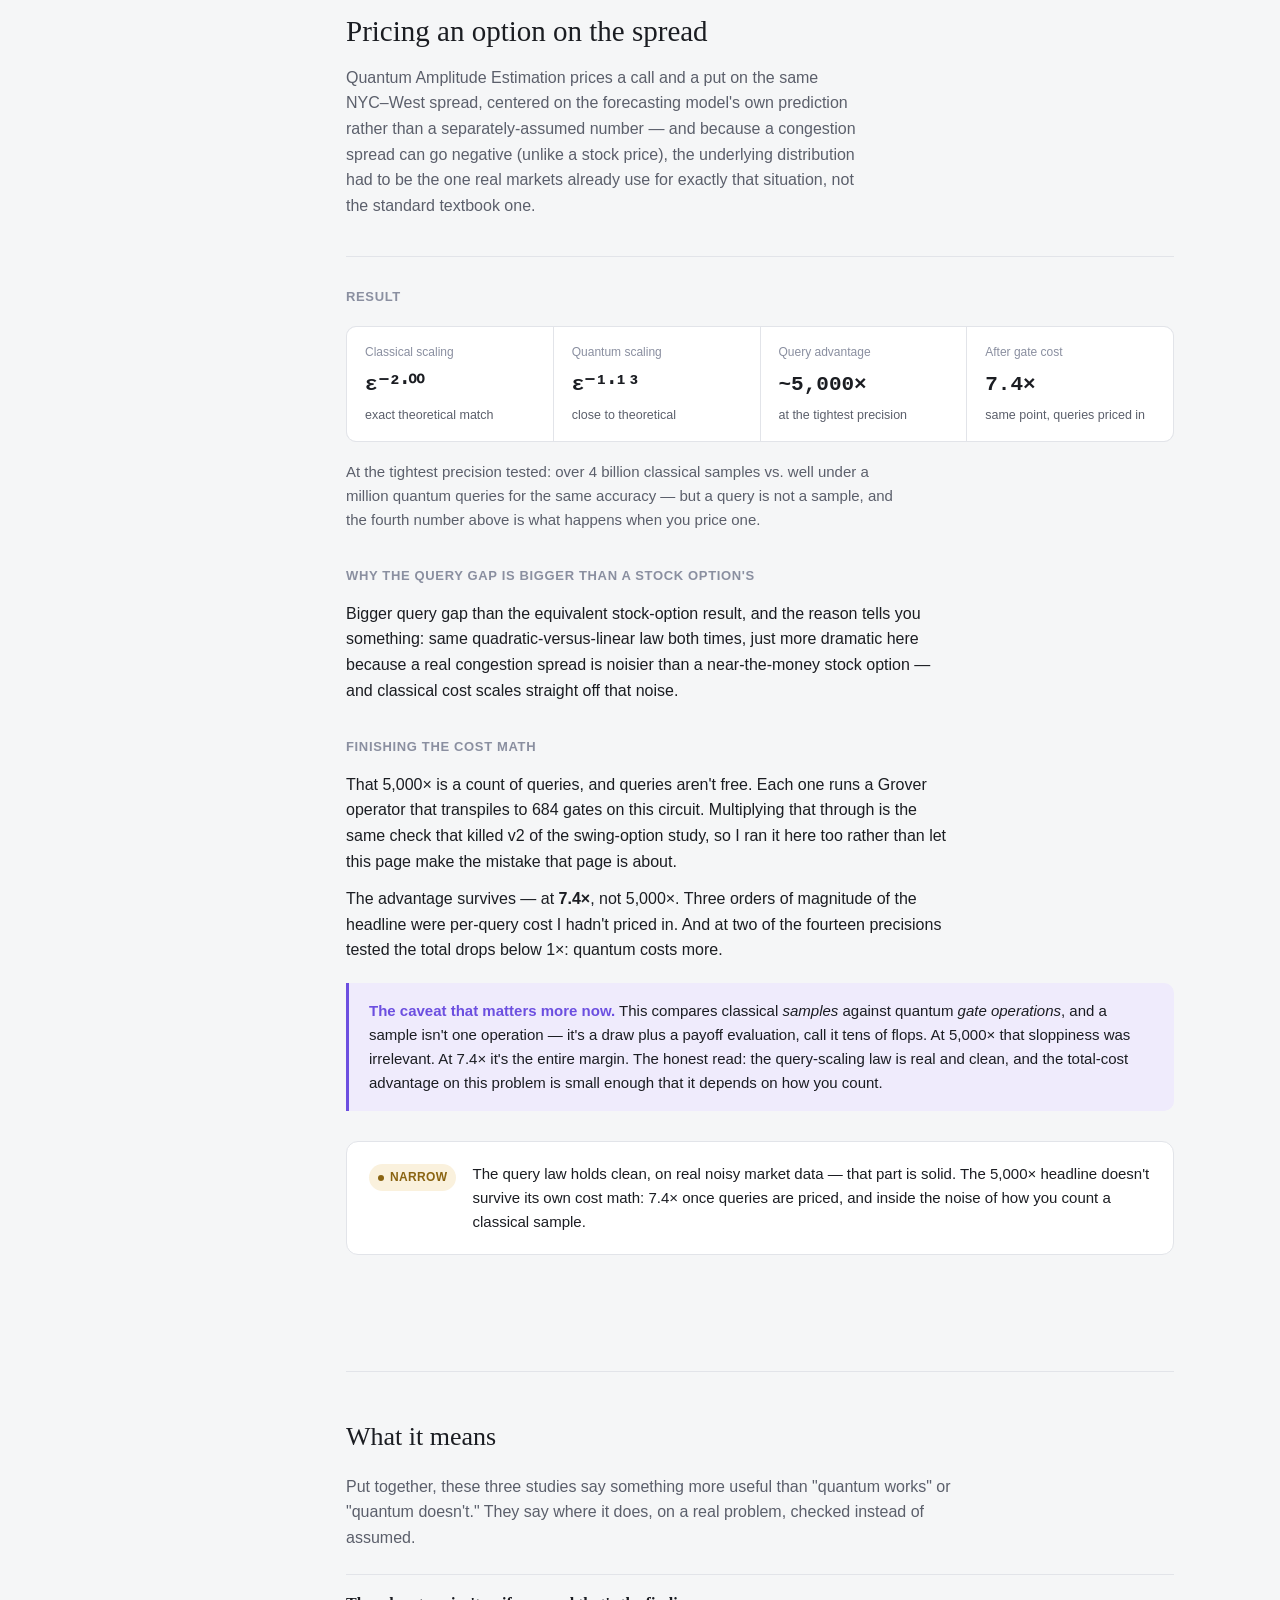
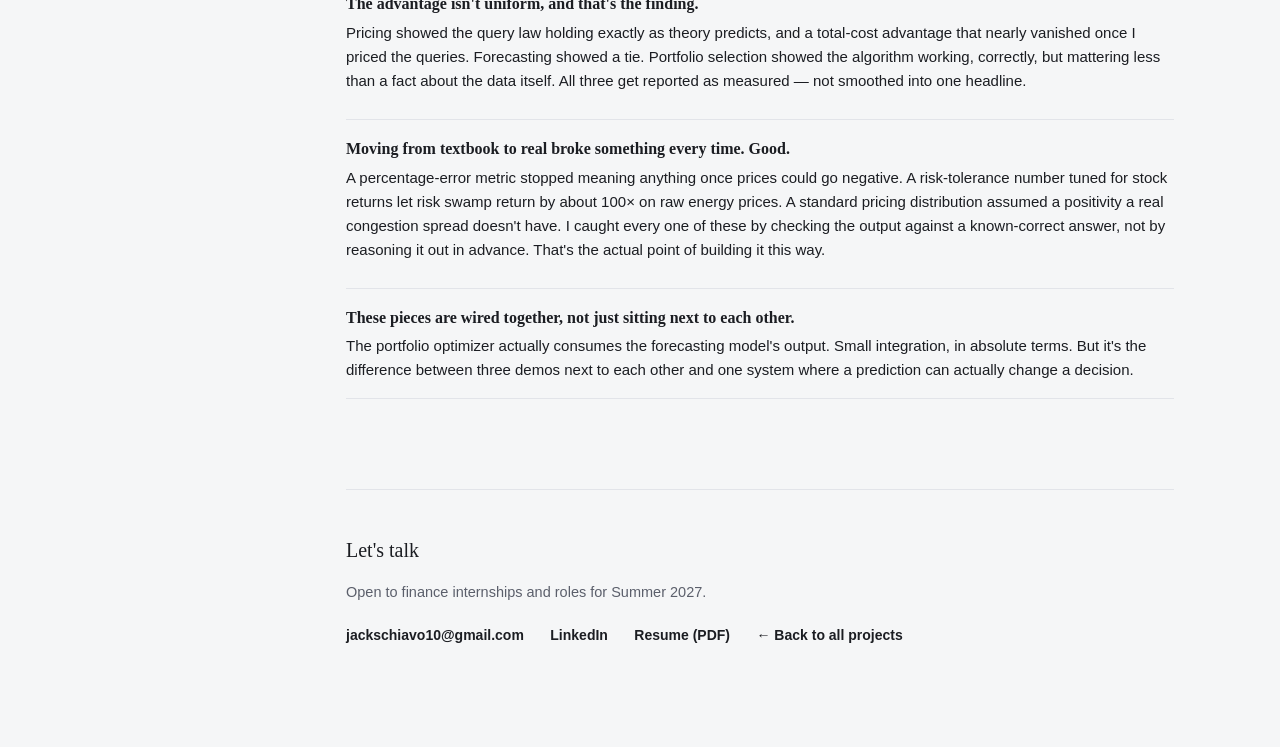
==== commit ba6b9bf0: "Correct FTR pricing claim: 5,000x was queries, 7.4x after gate cost The FTR pricing leg was pilled "" ====
--- a/ftr-quantum-research.html
+++ b/ftr-quantum-research.html
@@ -208,7 +208,7 @@
       <a class="leg" href="#overview">Overview</a>
       <a class="leg" href="#forecasting">Forecasting <span class="verdict-dot" style="background:var(--tie)"></span></a>
       <a class="leg" href="#portfolio">Portfolio <span class="verdict-dot" style="background:var(--tie)"></span></a>
-      <a class="leg" href="#pricing">Pricing <span class="verdict-dot" style="background:var(--win)"></span></a>
+      <a class="leg" href="#pricing">Pricing <span class="verdict-dot" style="background:var(--tie)"></span></a>
       <a class="leg" href="#meaning">What it means</a>
     </nav>
     <div class="rail-foot">
@@ -246,7 +246,7 @@
         <div class="score-card">
           <div class="leg-tag">Pricing</div>
           <div class="leg-name">Option on the spread</div>
-          <span class="pill win">Win</span>
+          <span class="pill tie">Narrow</span>
         </div>
         <div class="score-card">
           <div class="leg-tag">Integration</div>
@@ -425,24 +425,54 @@
           <div class="stat">
             <div class="label">Query advantage</div>
             <div class="value">~5,000&times;</div>
-            <div class="sub">at high precision</div>
-          </div>
-        </div>
-        <p class="note">At the tightest precision tested: over 4 billion classical samples vs. well under a million quantum queries for the same accuracy.</p>
-
-        <h3>Why the gap is bigger than a stock option's</h3>
-        <p>
-          Bigger gap than the equivalent stock-option result, and the
+            <div class="sub">at the tightest precision</div>
+          </div>
+          <div class="stat">
+            <div class="label">After gate cost</div>
+            <div class="value">7.4&times;</div>
+            <div class="sub">same point, queries priced in</div>
+          </div>
+        </div>
+        <p class="note">At the tightest precision tested: over 4 billion classical samples vs. well under a million quantum queries for the same accuracy &mdash; but a query is not a sample, and the fourth number above is what happens when you price one.</p>
+
+        <h3>Why the query gap is bigger than a stock option's</h3>
+        <p>
+          Bigger query gap than the equivalent stock-option result, and the
           reason tells you something: same quadratic-versus-linear law
           both times, just more dramatic here because a real congestion
           spread is noisier than a near-the-money stock option &mdash; and
           classical cost scales straight off that noise.
         </p>
+
+        <h3>Finishing the cost math</h3>
+        <p>
+          That 5,000&times; is a count of queries, and queries aren't free.
+          Each one runs a Grover operator that transpiles to 684 gates on
+          this circuit. Multiplying that through is the same check that
+          killed v2 of the swing-option study, so I ran it here too rather
+          than let this page make the mistake that page is about.
+        </p>
+        <p>
+          The advantage survives &mdash; at <b>7.4&times;</b>, not 5,000&times;.
+          Three orders of magnitude of the headline were per-query cost I
+          hadn't priced in. And at two of the fourteen precisions tested the
+          total drops below 1&times;: quantum costs more.
+        </p>
+        <div class="callout">
+          <span class="k">The caveat that matters more now.</span>
+          This compares classical <i>samples</i> against quantum
+          <i>gate operations</i>, and a sample isn't one operation &mdash;
+          it's a draw plus a payoff evaluation, call it tens of flops. At
+          5,000&times; that sloppiness was irrelevant. At 7.4&times; it's the
+          entire margin. The honest read: the query-scaling law is real and
+          clean, and the total-cost advantage on this problem is small enough
+          that it depends on how you count.
+        </div>
       </div>
 
       <div class="verdict-box">
-        <span class="pill win">Win</span>
-        <p>The clearest, biggest speedup in this whole line of work. The predicted advantage shows up clean, on real noisy market data.</p>
+        <span class="pill tie">Narrow</span>
+        <p>The query law holds clean, on real noisy market data &mdash; that part is solid. The 5,000&times; headline doesn't survive its own cost math: 7.4&times; once queries are priced, and inside the noise of how you count a classical sample.</p>
       </div>
     </section>
 
@@ -457,11 +487,12 @@
       <ul class="theme-list">
         <li>
           <b>The advantage isn't uniform, and that's the finding.</b>
-          Pricing showed a real, large, theory-matching speedup.
-          Forecasting showed a tie. Portfolio selection showed the
-          algorithm working, correctly, but mattering less than a fact
-          about the data itself. All three get reported as measured
-          &mdash; not smoothed into one headline.
+          Pricing showed the query law holding exactly as theory
+          predicts, and a total-cost advantage that nearly vanished once
+          I priced the queries. Forecasting showed a tie. Portfolio
+          selection showed the algorithm working, correctly, but mattering
+          less than a fact about the data itself. All three get reported as
+          measured &mdash; not smoothed into one headline.
         </li>
         <li>
           <b>Moving from textbook to real broke something every time. Good.</b>
